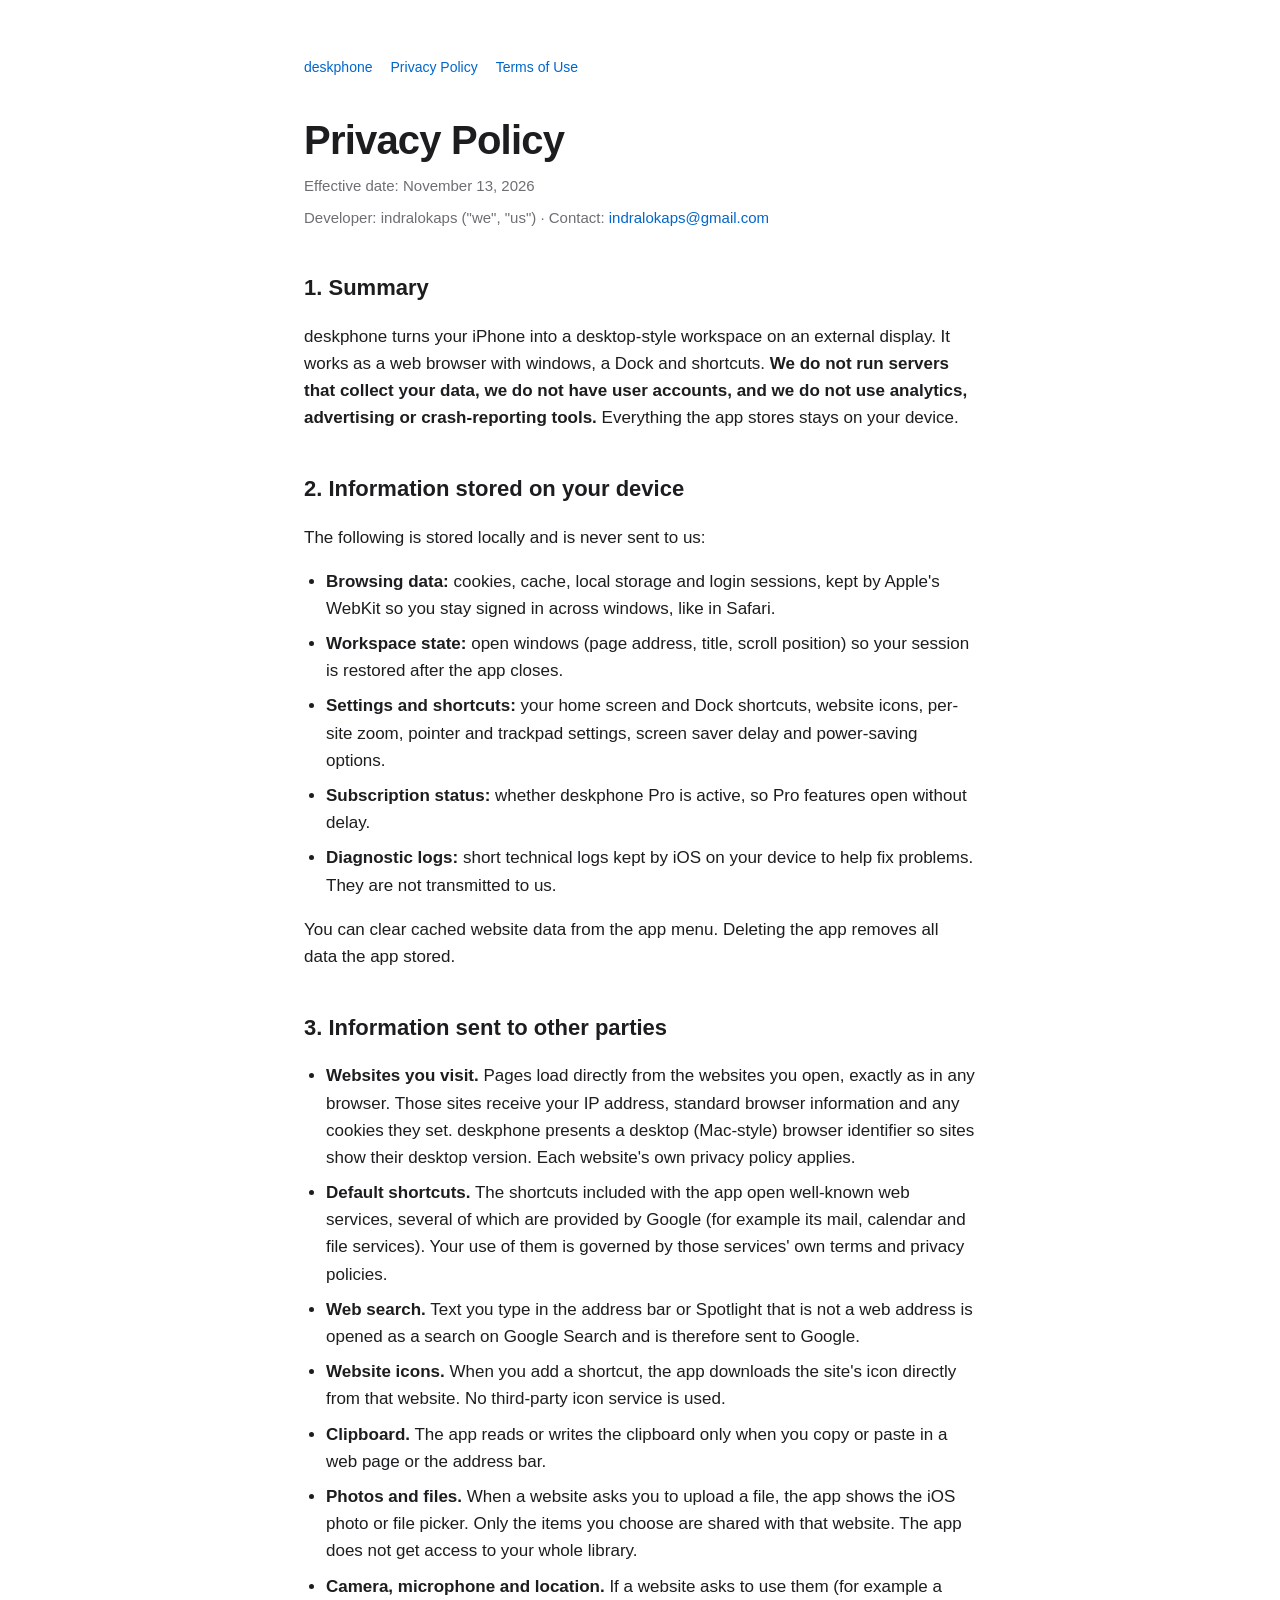
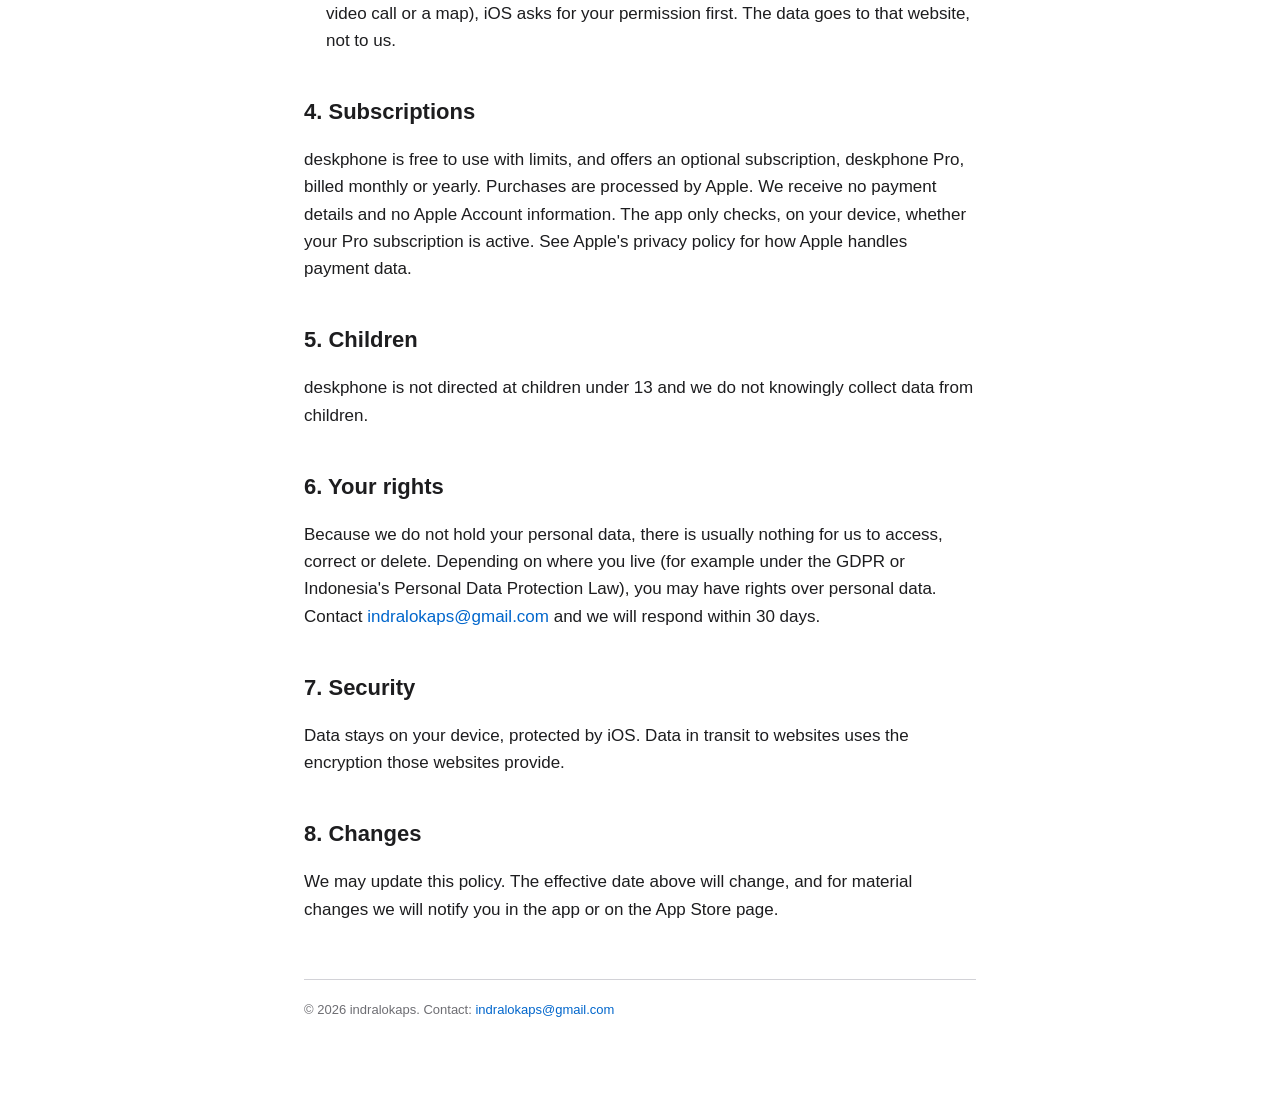
==== privacy.html @ 36156f76 "Add deskphone Privacy Policy and Terms of Use pages Co-Authored-By: Claude Fable 5.2 <noreply@anthro" ====
<!DOCTYPE html>
<html lang="en">
<head>
<meta charset="utf-8">
<meta name="viewport" content="width=device-width, initial-scale=1">
<title>Privacy Policy — deskphone</title>
<link rel="stylesheet" href="style.css">
</head>
<body>
<main>
<nav><a href="./">deskphone</a><a href="privacy.html">Privacy Policy</a><a href="terms.html">Terms of Use</a></nav>
<h1>Privacy Policy</h1>
<p class="meta">Effective date: November 13, 2026</p>
<p class="meta">Developer: indralokaps ("we", "us") · Contact: <a href="mailto:indralokaps@gmail.com">indralokaps@gmail.com</a></p>

<h2>1. Summary</h2>
<p>deskphone turns your iPhone into a desktop-style workspace on an external display. It works as a web browser with windows, a Dock and shortcuts. <strong>We do not run servers that collect your data, we do not have user accounts, and we do not use analytics, advertising or crash-reporting tools.</strong> Everything the app stores stays on your device.</p>

<h2>2. Information stored on your device</h2>
<p>The following is stored locally and is never sent to us:</p>
<ul>
<li><strong>Browsing data:</strong> cookies, cache, local storage and login sessions, kept by Apple's WebKit so you stay signed in across windows, like in Safari.</li>
<li><strong>Workspace state:</strong> open windows (page address, title, scroll position) so your session is restored after the app closes.</li>
<li><strong>Settings and shortcuts:</strong> your home screen and Dock shortcuts, website icons, per-site zoom, pointer and trackpad settings, screen saver delay and power-saving options.</li>
<li><strong>Subscription status:</strong> whether deskphone Pro is active, so Pro features open without delay.</li>
<li><strong>Diagnostic logs:</strong> short technical logs kept by iOS on your device to help fix problems. They are not transmitted to us.</li>
</ul>
<p>You can clear cached website data from the app menu. Deleting the app removes all data the app stored.</p>

<h2>3. Information sent to other parties</h2>
<ul>
<li><strong>Websites you visit.</strong> Pages load directly from the websites you open, exactly as in any browser. Those sites receive your IP address, standard browser information and any cookies they set. deskphone presents a desktop (Mac-style) browser identifier so sites show their desktop version. Each website's own privacy policy applies.</li>
<li><strong>Default shortcuts.</strong> The shortcuts included with the app open well-known web services, several of which are provided by Google (for example its mail, calendar and file services). Your use of them is governed by those services' own terms and privacy policies.</li>
<li><strong>Web search.</strong> Text you type in the address bar or Spotlight that is not a web address is opened as a search on Google Search and is therefore sent to Google.</li>
<li><strong>Website icons.</strong> When you add a shortcut, the app downloads the site's icon directly from that website. No third-party icon service is used.</li>
<li><strong>Clipboard.</strong> The app reads or writes the clipboard only when you copy or paste in a web page or the address bar.</li>
<li><strong>Photos and files.</strong> When a website asks you to upload a file, the app shows the iOS photo or file picker. Only the items you choose are shared with that website. The app does not get access to your whole library.</li>
<li><strong>Camera, microphone and location.</strong> If a website asks to use them (for example a video call or a map), iOS asks for your permission first. The data goes to that website, not to us.</li>
</ul>

<h2>4. Subscriptions</h2>
<p>deskphone is free to use with limits, and offers an optional subscription, deskphone Pro, billed monthly or yearly. Purchases are processed by Apple. We receive no payment details and no Apple Account information. The app only checks, on your device, whether your Pro subscription is active. See Apple's privacy policy for how Apple handles payment data.</p>

<h2>5. Children</h2>
<p>deskphone is not directed at children under 13 and we do not knowingly collect data from children.</p>

<h2>6. Your rights</h2>
<p>Because we do not hold your personal data, there is usually nothing for us to access, correct or delete. Depending on where you live (for example under the GDPR or Indonesia's Personal Data Protection Law), you may have rights over personal data. Contact <a href="mailto:indralokaps@gmail.com">indralokaps@gmail.com</a> and we will respond within 30 days.</p>

<h2>7. Security</h2>
<p>Data stays on your device, protected by iOS. Data in transit to websites uses the encryption those websites provide.</p>

<h2>8. Changes</h2>
<p>We may update this policy. The effective date above will change, and for material changes we will notify you in the app or on the App Store page.</p>
<footer>© 2026 indralokaps. Contact: <a href="mailto:indralokaps@gmail.com">indralokaps@gmail.com</a></footer>
</main>
</body>
</html>
---- style.css ----
:root{color-scheme:light dark;--fg:#1d1d1f;--muted:#6e6e73;--bg:#fff;--line:#d2d2d7;--link:#0066cc}
@media(prefers-color-scheme:dark){:root{--fg:#f5f5f7;--muted:#a1a1a6;--bg:#000;--line:#424245;--link:#2997ff}}
*{box-sizing:border-box}
body{margin:0;background:var(--bg);color:var(--fg);font:17px/1.6 -apple-system,BlinkMacSystemFont,"SF Pro Text","Helvetica Neue",Arial,sans-serif;-webkit-font-smoothing:antialiased}
main{max-width:720px;margin:0 auto;padding:56px 24px 80px}
nav{font-size:14px;margin-bottom:40px}
nav a{margin-right:18px}
a{color:var(--link);text-decoration:none}
a:hover{text-decoration:underline}
h1{font-size:40px;line-height:1.1;letter-spacing:-.02em;margin:0 0 12px}
h2{font-size:22px;margin:40px 0 8px}
.meta{color:var(--muted);font-size:15px;margin:0 0 8px}
ul{padding-left:22px}
li{margin:8px 0}
footer{margin-top:56px;padding-top:20px;border-top:1px solid var(--line);color:var(--muted);font-size:13px}
.cards{display:grid;gap:14px;margin-top:28px}
.card{display:block;padding:20px 22px;border:1px solid var(--line);border-radius:16px;color:var(--fg)}
.card span{display:block;color:var(--muted);font-size:15px}
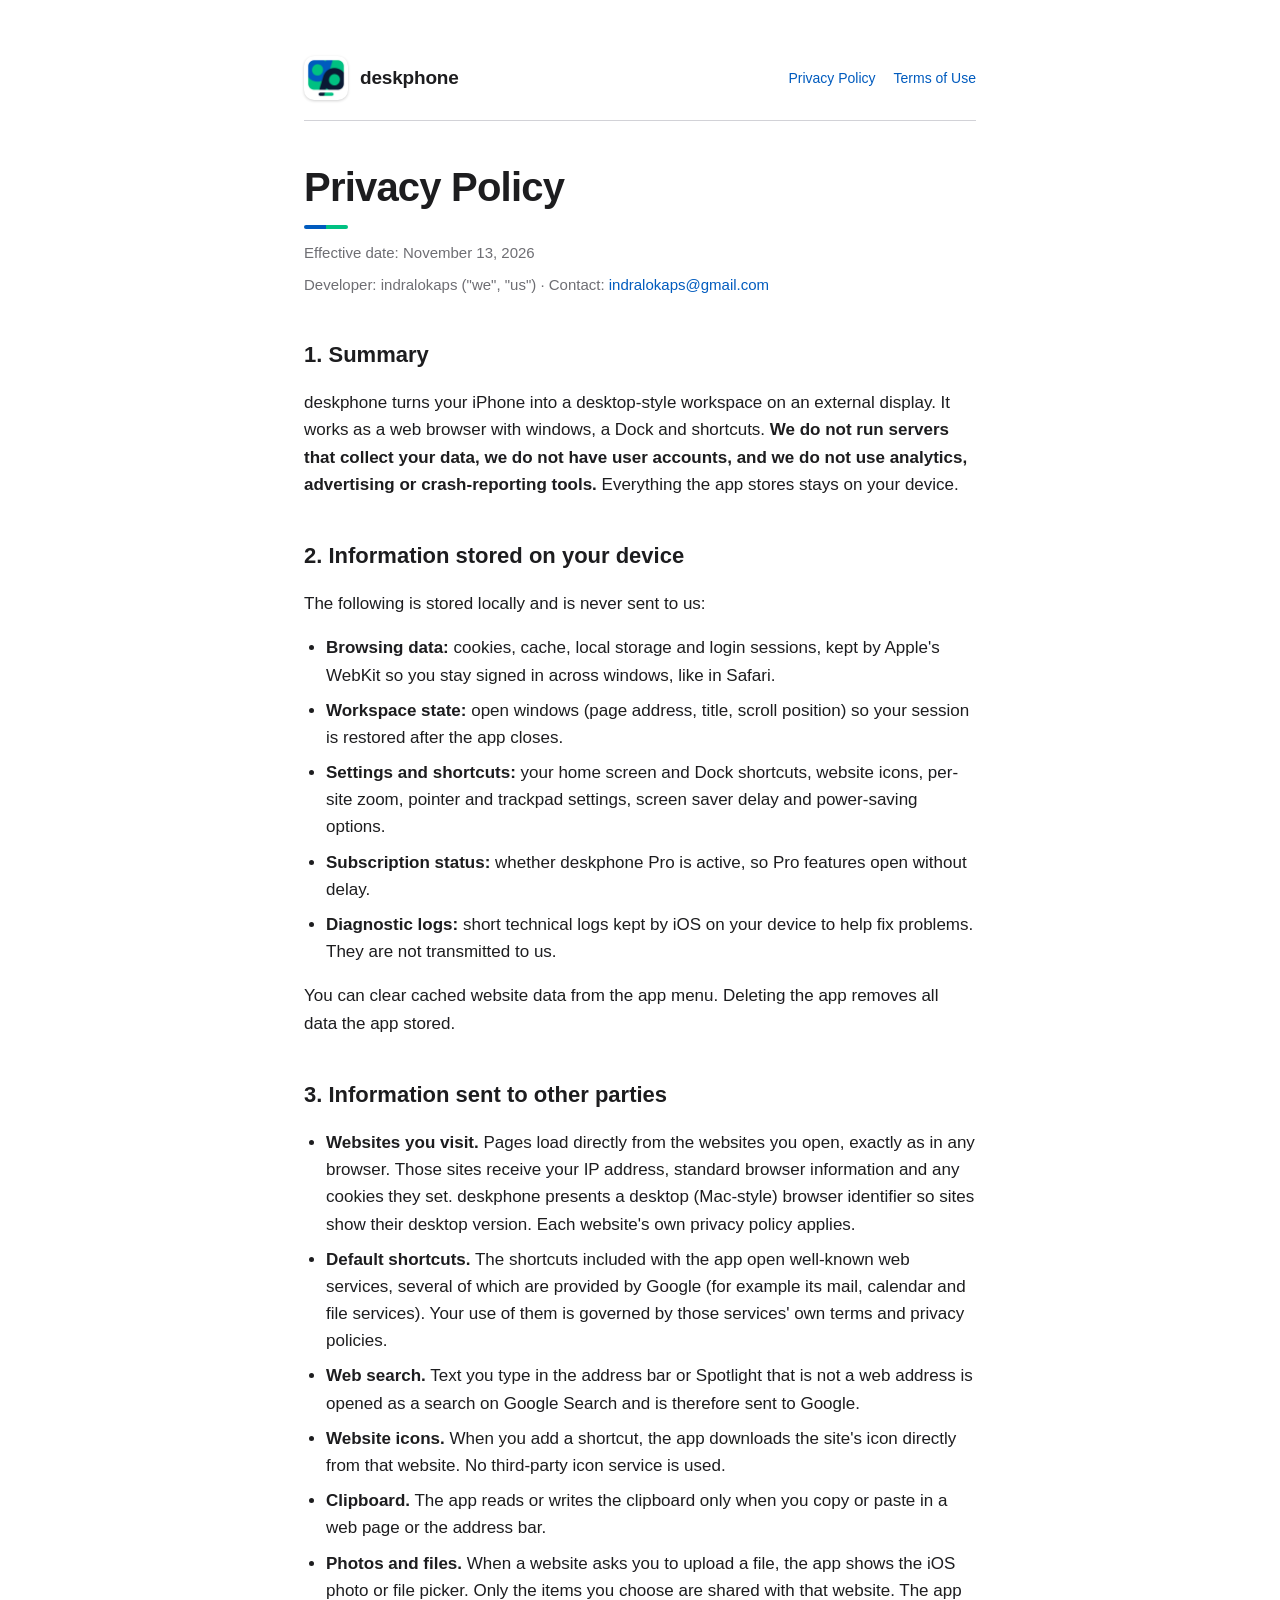
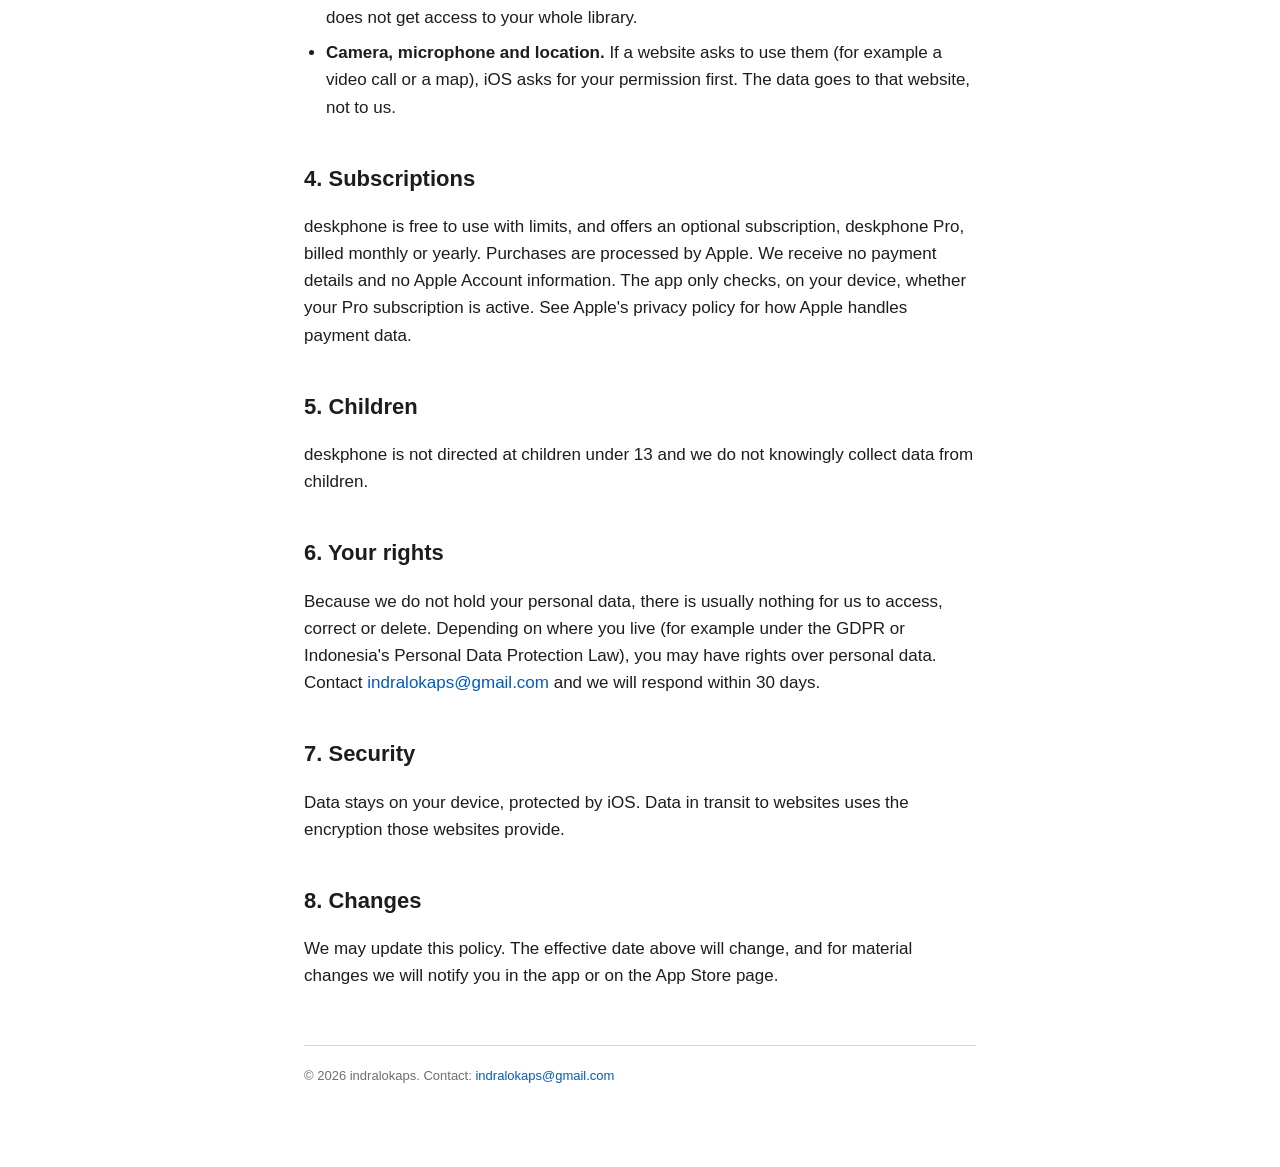
==== commit 08cc2a8b: "Add deskphone logo, favicon and brand colors to the legal pages Co-Authored-By: Claude Fable 5.2 <no" ====
--- a/privacy.html
+++ b/privacy.html
@@ -4,11 +4,14 @@
 <meta charset="utf-8">
 <meta name="viewport" content="width=device-width, initial-scale=1">
 <title>Privacy Policy — deskphone</title>
+<link rel="icon" type="image/png" href="favicon.png">
+<link rel="apple-touch-icon" href="apple-touch-icon.png">
+<meta name="theme-color" content="#0a1a34">
 <link rel="stylesheet" href="style.css">
 </head>
 <body>
 <main>
-<nav><a href="./">deskphone</a><a href="privacy.html">Privacy Policy</a><a href="terms.html">Terms of Use</a></nav>
+<header><a class="brand" href="./"><img src="logo.png" alt="deskphone logo" width="44" height="44">deskphone</a><nav><a href="privacy.html">Privacy Policy</a><a href="terms.html">Terms of Use</a></nav></header>
 <h1>Privacy Policy</h1>
 <p class="meta">Effective date: November 13, 2026</p>
 <p class="meta">Developer: indralokaps ("we", "us") · Contact: <a href="mailto:indralokaps@gmail.com">indralokaps@gmail.com</a></p>
--- a/style.css
+++ b/style.css
@@ -1,10 +1,19 @@
-:root{color-scheme:light dark;--fg:#1d1d1f;--muted:#6e6e73;--bg:#fff;--line:#d2d2d7;--link:#0066cc}
-@media(prefers-color-scheme:dark){:root{--fg:#f5f5f7;--muted:#a1a1a6;--bg:#000;--line:#424245;--link:#2997ff}}
+:root{color-scheme:light dark;--fg:#1d1d1f;--muted:#6e6e73;--bg:#fff;--line:#d2d2d7;--link:#005bbe;--brand:#00c182;--navy:#0a1a34}
+@media(prefers-color-scheme:dark){:root{--fg:#f5f5f7;--muted:#a1a1a6;--bg:#000;--line:#424245;--link:#4d9bff;--brand:#00c182;--navy:#0a1a34}}
 *{box-sizing:border-box}
 body{margin:0;background:var(--bg);color:var(--fg);font:17px/1.6 -apple-system,BlinkMacSystemFont,"SF Pro Text","Helvetica Neue",Arial,sans-serif;-webkit-font-smoothing:antialiased}
 main{max-width:720px;margin:0 auto;padding:56px 24px 80px}
-nav{font-size:14px;margin-bottom:40px}
-nav a{margin-right:18px}
+header{display:flex;align-items:center;justify-content:space-between;gap:16px;flex-wrap:wrap;padding-bottom:20px;margin-bottom:44px;border-bottom:1px solid var(--line)}
+.brand{display:flex;align-items:center;gap:12px;color:var(--fg);font-weight:600;font-size:19px;letter-spacing:-.01em}
+.brand:hover{text-decoration:none}
+.brand img{width:44px;height:44px;border-radius:10px;background:#fff;box-shadow:0 1px 3px rgba(0,0,0,.18)}
+nav{font-size:14px}
+nav a{margin-left:18px}
+.hero{text-align:center;margin:8px 0 36px}
+.hero img{width:112px;height:112px;border-radius:25px;background:#fff;box-shadow:0 10px 30px rgba(10,26,52,.22)}
+.hero h1{margin-top:20px}
+h1::after{content:"";display:block;width:44px;height:4px;border-radius:2px;margin-top:16px;background:linear-gradient(90deg,var(--link) 0 50%,var(--brand) 50% 100%)}
+.hero h1::after{margin-left:auto;margin-right:auto}
 a{color:var(--link);text-decoration:none}
 a:hover{text-decoration:underline}
 h1{font-size:40px;line-height:1.1;letter-spacing:-.02em;margin:0 0 12px}
@@ -14,5 +23,6 @@
 li{margin:8px 0}
 footer{margin-top:56px;padding-top:20px;border-top:1px solid var(--line);color:var(--muted);font-size:13px}
 .cards{display:grid;gap:14px;margin-top:28px}
+.card:hover{border-color:var(--brand);text-decoration:none}
 .card{display:block;padding:20px 22px;border:1px solid var(--line);border-radius:16px;color:var(--fg)}
 .card span{display:block;color:var(--muted);font-size:15px}
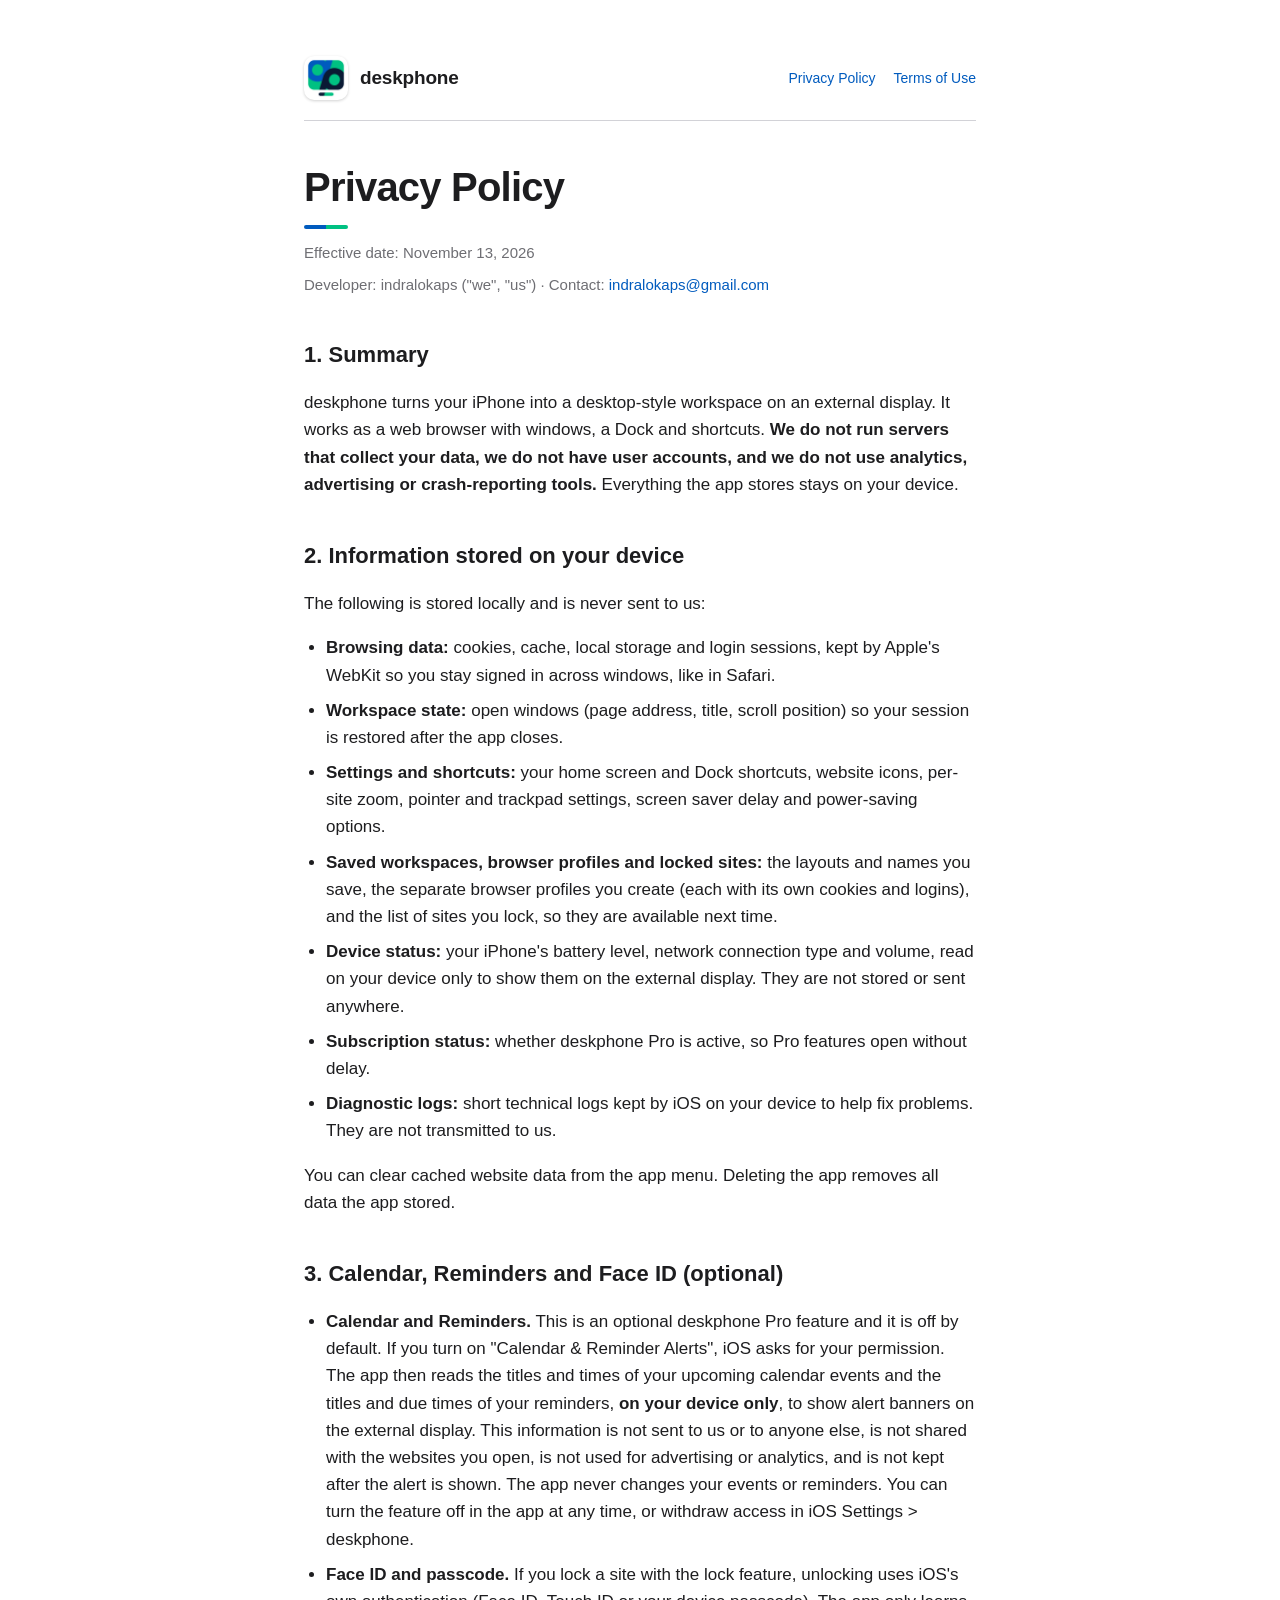
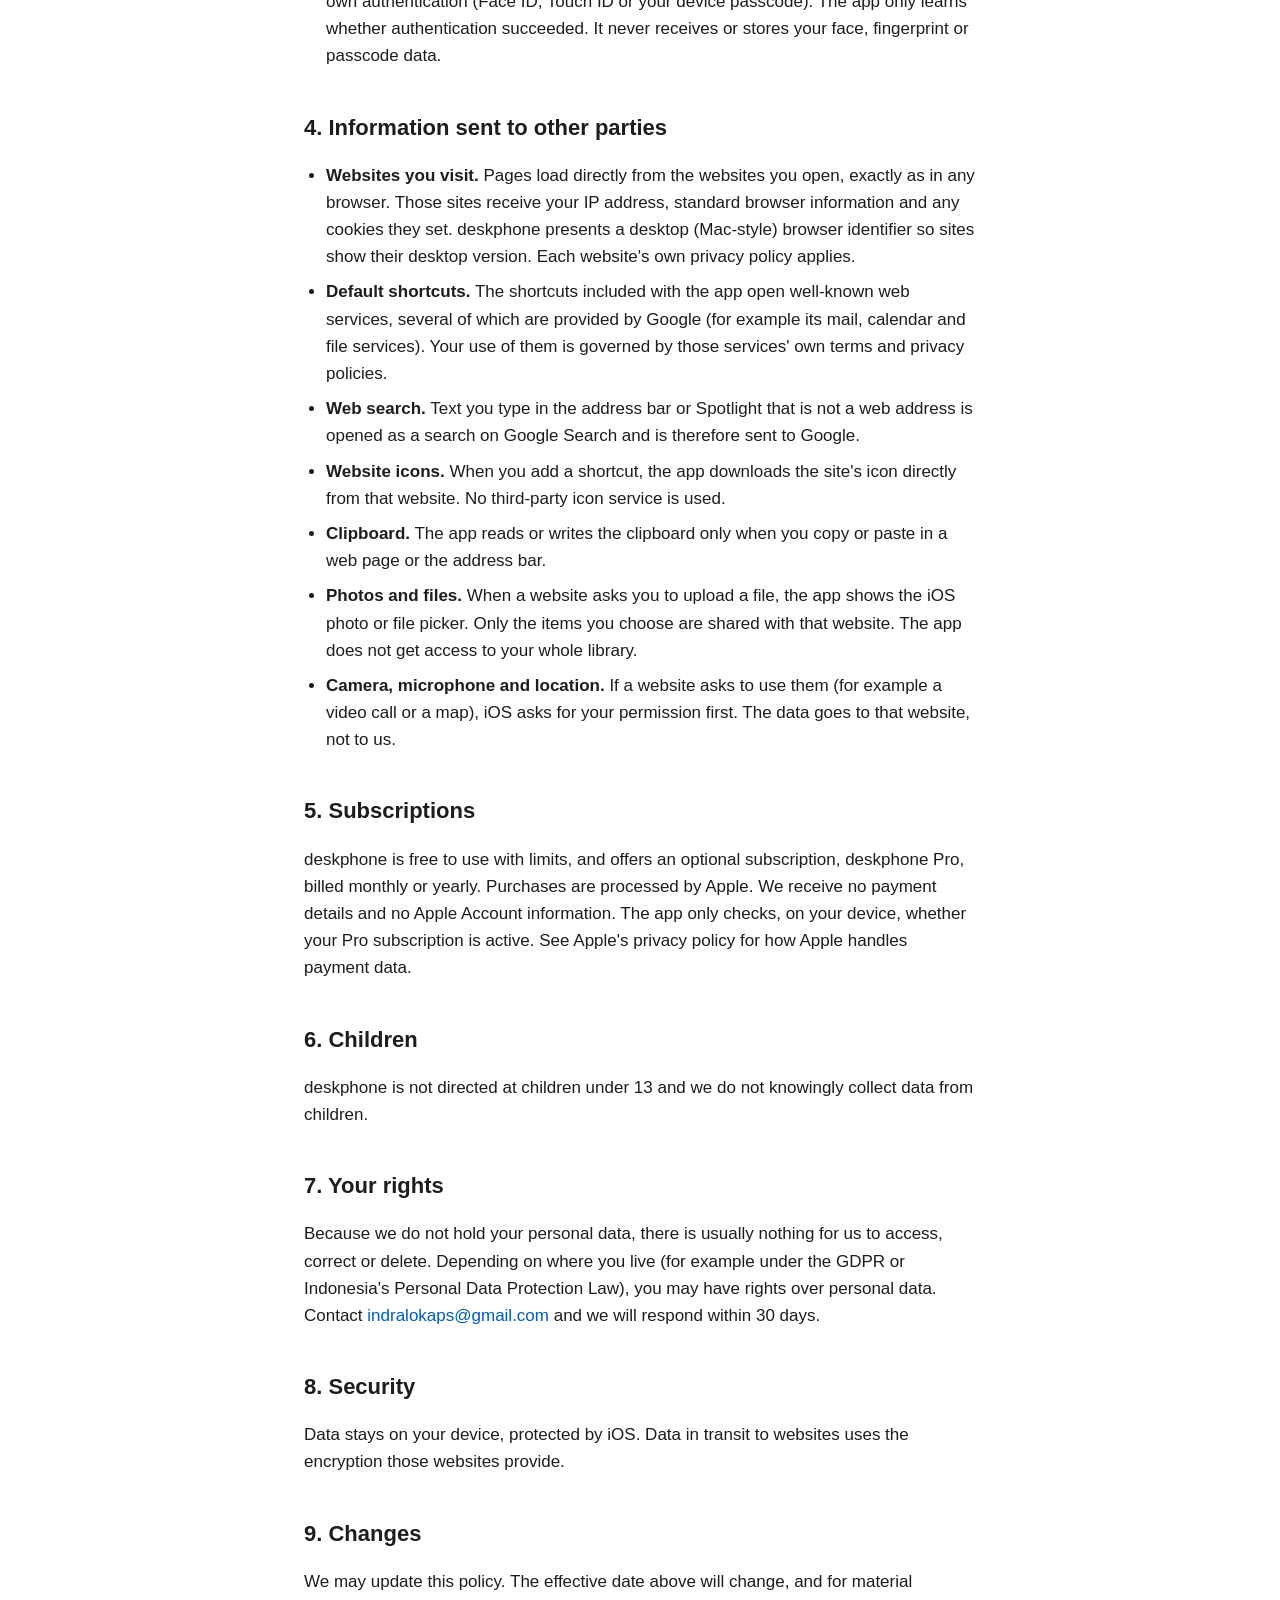
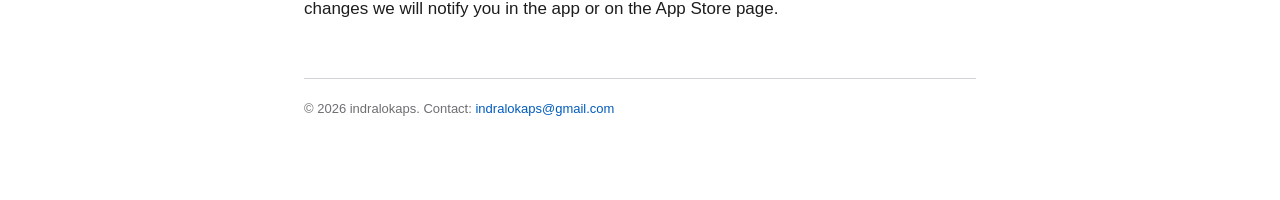
==== commit c1fe1907: "Privacy Policy: add Calendar, Reminders, Face ID and device status Co-Authored-By: Claude Sonnet 5.5" ====
--- a/privacy.html
+++ b/privacy.html
@@ -25,12 +25,20 @@
 <li><strong>Browsing data:</strong> cookies, cache, local storage and login sessions, kept by Apple's WebKit so you stay signed in across windows, like in Safari.</li>
 <li><strong>Workspace state:</strong> open windows (page address, title, scroll position) so your session is restored after the app closes.</li>
 <li><strong>Settings and shortcuts:</strong> your home screen and Dock shortcuts, website icons, per-site zoom, pointer and trackpad settings, screen saver delay and power-saving options.</li>
+<li><strong>Saved workspaces, browser profiles and locked sites:</strong> the layouts and names you save, the separate browser profiles you create (each with its own cookies and logins), and the list of sites you lock, so they are available next time.</li>
+<li><strong>Device status:</strong> your iPhone's battery level, network connection type and volume, read on your device only to show them on the external display. They are not stored or sent anywhere.</li>
 <li><strong>Subscription status:</strong> whether deskphone Pro is active, so Pro features open without delay.</li>
 <li><strong>Diagnostic logs:</strong> short technical logs kept by iOS on your device to help fix problems. They are not transmitted to us.</li>
 </ul>
 <p>You can clear cached website data from the app menu. Deleting the app removes all data the app stored.</p>
 
-<h2>3. Information sent to other parties</h2>
+<h2>3. Calendar, Reminders and Face ID (optional)</h2>
+<ul>
+<li><strong>Calendar and Reminders.</strong> This is an optional deskphone Pro feature and it is off by default. If you turn on "Calendar &amp; Reminder Alerts", iOS asks for your permission. The app then reads the titles and times of your upcoming calendar events and the titles and due times of your reminders, <strong>on your device only</strong>, to show alert banners on the external display. This information is not sent to us or to anyone else, is not shared with the websites you open, is not used for advertising or analytics, and is not kept after the alert is shown. The app never changes your events or reminders. You can turn the feature off in the app at any time, or withdraw access in iOS Settings &gt; deskphone.</li>
+<li><strong>Face ID and passcode.</strong> If you lock a site with the lock feature, unlocking uses iOS's own authentication (Face ID, Touch ID or your device passcode). The app only learns whether authentication succeeded. It never receives or stores your face, fingerprint or passcode data.</li>
+</ul>
+
+<h2>4. Information sent to other parties</h2>
 <ul>
 <li><strong>Websites you visit.</strong> Pages load directly from the websites you open, exactly as in any browser. Those sites receive your IP address, standard browser information and any cookies they set. deskphone presents a desktop (Mac-style) browser identifier so sites show their desktop version. Each website's own privacy policy applies.</li>
 <li><strong>Default shortcuts.</strong> The shortcuts included with the app open well-known web services, several of which are provided by Google (for example its mail, calendar and file services). Your use of them is governed by those services' own terms and privacy policies.</li>
@@ -41,19 +49,19 @@
 <li><strong>Camera, microphone and location.</strong> If a website asks to use them (for example a video call or a map), iOS asks for your permission first. The data goes to that website, not to us.</li>
 </ul>
 
-<h2>4. Subscriptions</h2>
+<h2>5. Subscriptions</h2>
 <p>deskphone is free to use with limits, and offers an optional subscription, deskphone Pro, billed monthly or yearly. Purchases are processed by Apple. We receive no payment details and no Apple Account information. The app only checks, on your device, whether your Pro subscription is active. See Apple's privacy policy for how Apple handles payment data.</p>
 
-<h2>5. Children</h2>
+<h2>6. Children</h2>
 <p>deskphone is not directed at children under 13 and we do not knowingly collect data from children.</p>
 
-<h2>6. Your rights</h2>
+<h2>7. Your rights</h2>
 <p>Because we do not hold your personal data, there is usually nothing for us to access, correct or delete. Depending on where you live (for example under the GDPR or Indonesia's Personal Data Protection Law), you may have rights over personal data. Contact <a href="mailto:indralokaps@gmail.com">indralokaps@gmail.com</a> and we will respond within 30 days.</p>
 
-<h2>7. Security</h2>
+<h2>8. Security</h2>
 <p>Data stays on your device, protected by iOS. Data in transit to websites uses the encryption those websites provide.</p>
 
-<h2>8. Changes</h2>
+<h2>9. Changes</h2>
 <p>We may update this policy. The effective date above will change, and for material changes we will notify you in the app or on the App Store page.</p>
 <footer>© 2026 indralokaps. Contact: <a href="mailto:indralokaps@gmail.com">indralokaps@gmail.com</a></footer>
 </main>
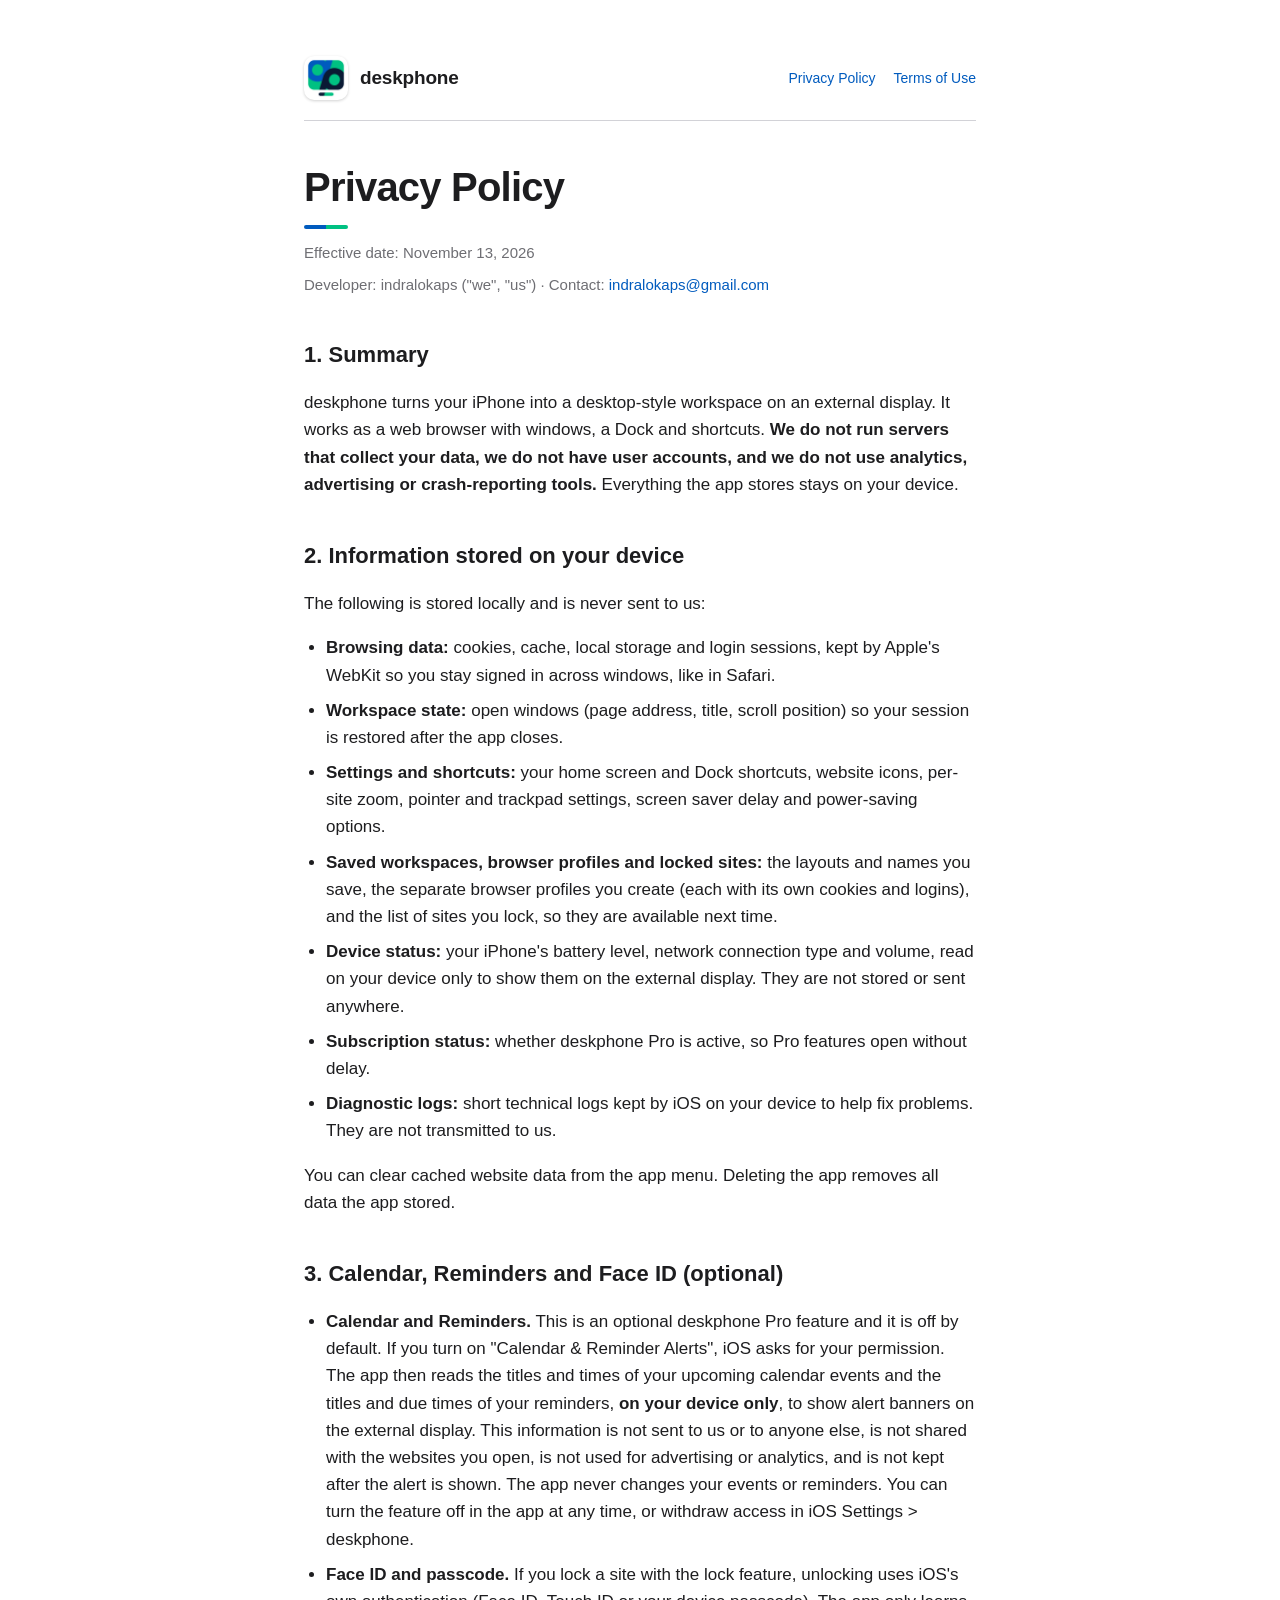
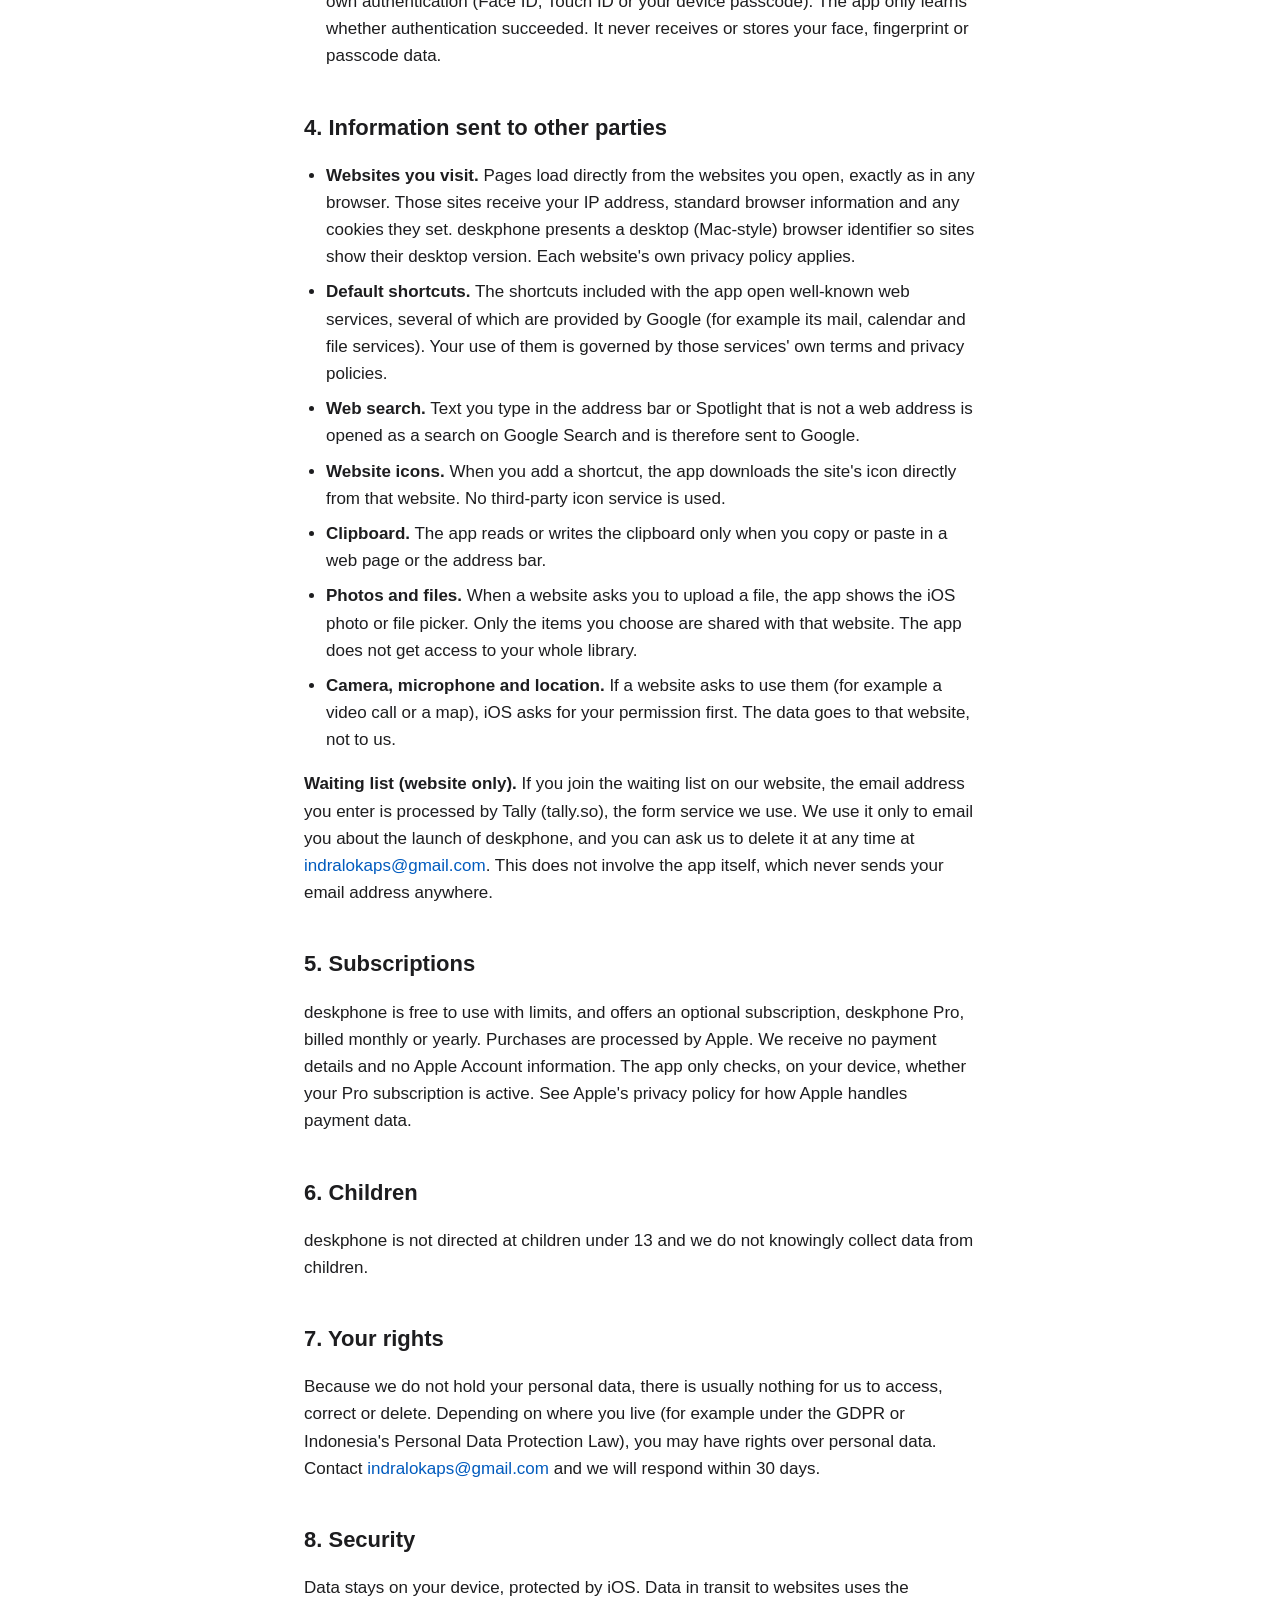
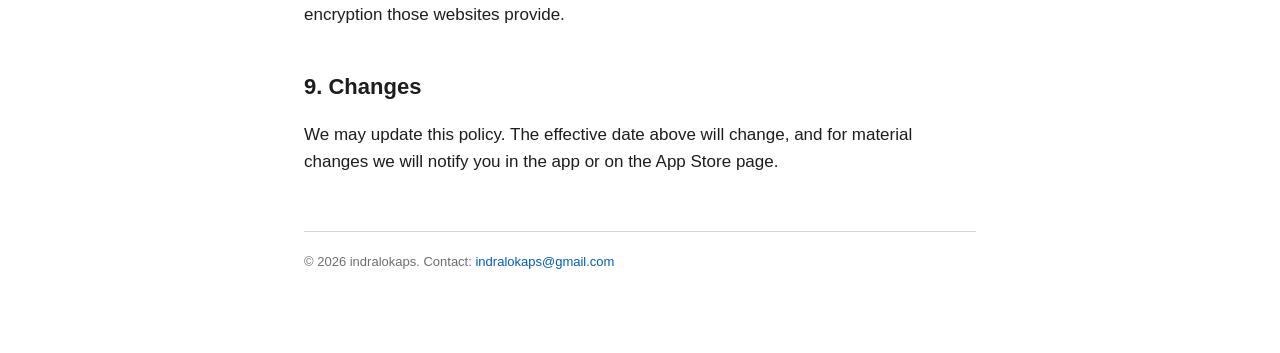
==== commit 2759e85e: "Privacy Policy: disclose waiting-list email processed via Tally Co-Authored-By: Claude Sonnet 5.5 <n" ====
--- a/privacy.html
+++ b/privacy.html
@@ -48,6 +48,7 @@
 <li><strong>Photos and files.</strong> When a website asks you to upload a file, the app shows the iOS photo or file picker. Only the items you choose are shared with that website. The app does not get access to your whole library.</li>
 <li><strong>Camera, microphone and location.</strong> If a website asks to use them (for example a video call or a map), iOS asks for your permission first. The data goes to that website, not to us.</li>
 </ul>
+<p><strong>Waiting list (website only).</strong> If you join the waiting list on our website, the email address you enter is processed by Tally (tally.so), the form service we use. We use it only to email you about the launch of deskphone, and you can ask us to delete it at any time at <a href="mailto:indralokaps@gmail.com">indralokaps@gmail.com</a>. This does not involve the app itself, which never sends your email address anywhere.</p>
 
 <h2>5. Subscriptions</h2>
 <p>deskphone is free to use with limits, and offers an optional subscription, deskphone Pro, billed monthly or yearly. Purchases are processed by Apple. We receive no payment details and no Apple Account information. The app only checks, on your device, whether your Pro subscription is active. See Apple's privacy policy for how Apple handles payment data.</p>
